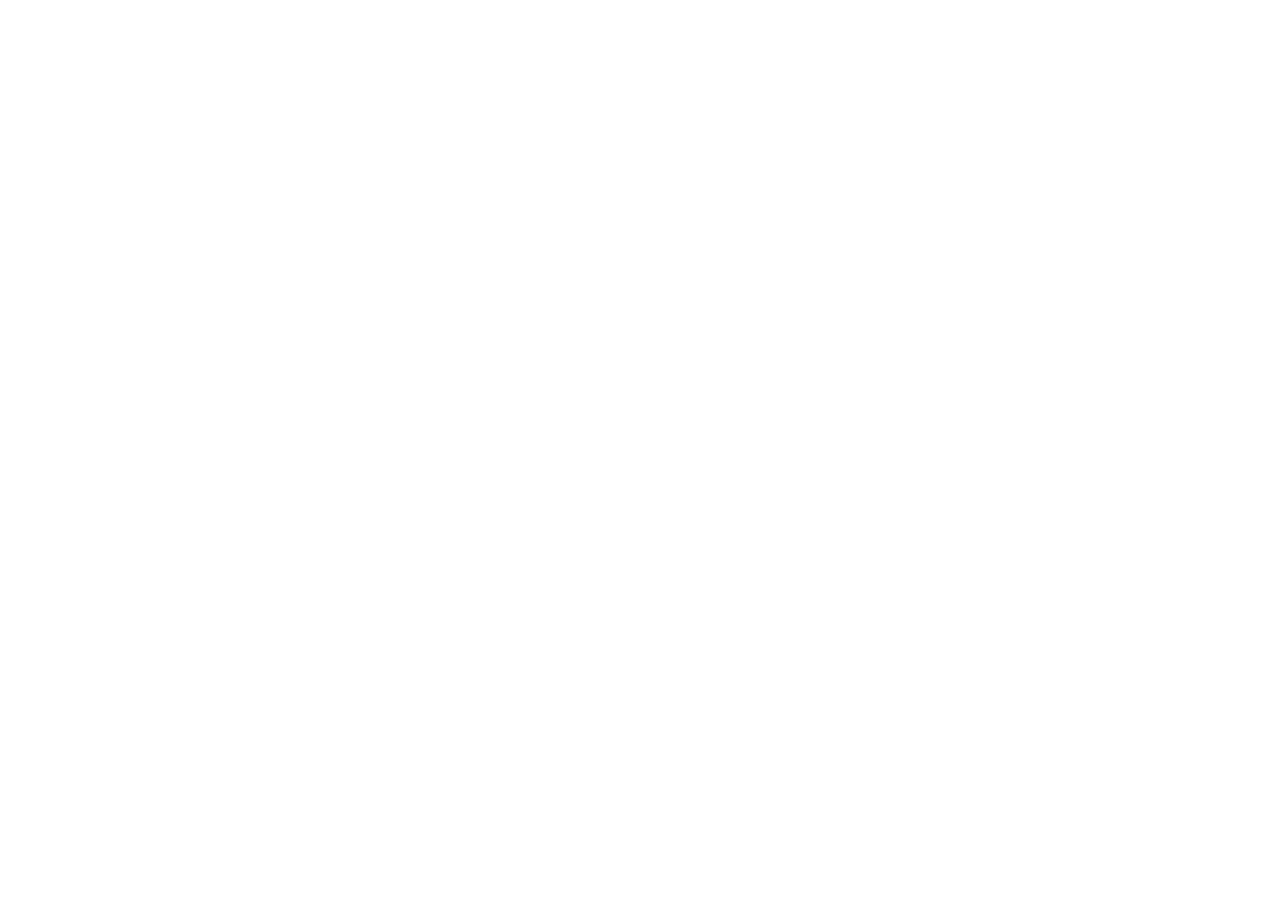
==== index.html @ 81fca4a9 "first" ====
<!DOCTYPE html>
<HTML>
    <head>

    </head>
    <body>
        <header>
            <div class="header">
                <div class="link">
                    
                </div>
            </div>
        </header>

    
        <main>
            <div class="main-container">

            </div>
        </main>
    
        <footer>

        </footer>
    </body>
</HTML>
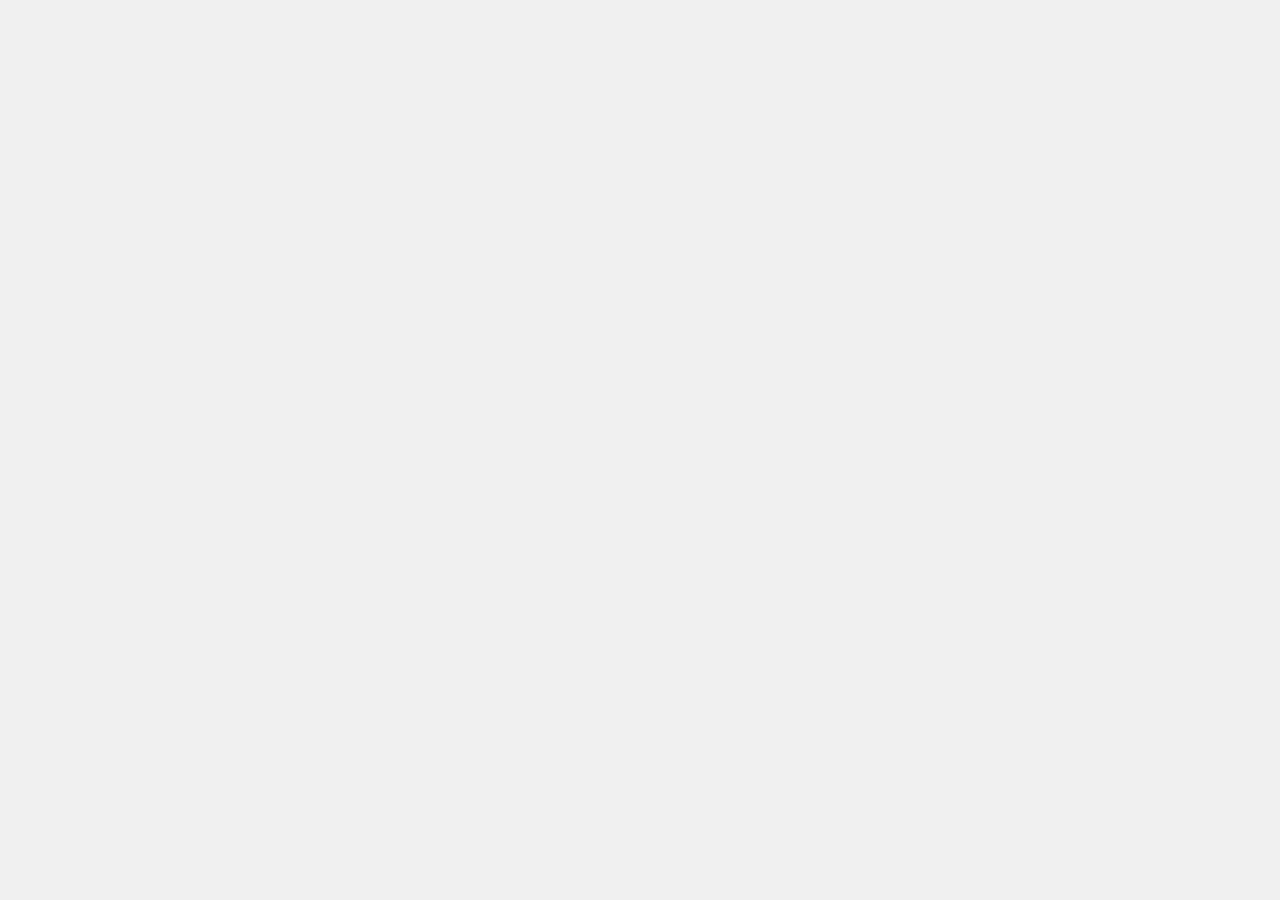
==== commit 04cb2137: "Add stylesheet link and update anchor tag" ====
--- a/index.html
+++ b/index.html
@@ -1,13 +1,13 @@
 <!DOCTYPE html>
 <HTML>
     <head>
-
+        <link rel="stylesheet" href="/styles.css">
     </head>
     <body>
         <header>
             <div class="header">
                 <div class="link">
-                    
+                    <a href="url('/chi-siamo')"
                 </div>
             </div>
         </header>
@@ -23,4 +23,4 @@
 
         </footer>
     </body>
-</HTML>+</HTML>
--- a/styles.css
+++ b/styles.css
@@ -0,0 +1,41 @@
+:root {
+  --main-bg-color: #f0f0f0;
+  --main-text-color: #333;
+  --primary-color: #4CAF50;
+  --font-size: 18px;
+  --col-width: 23vw;
+}
+
+body {
+  background-color: var(--main-bg-color);
+  font-size: var(--font-size);
+  color: var(--main-text-color);
+}
+button {
+  background-color: var(--primary-color);
+  border:solid;
+  border-color: var(--secondary-color);
+  border-radius: 20px;
+}
+.main-container {
+  width: full;
+  display: flex;
+  flex-wrap:wrap;
+  align-items:center;
+  justify-content: space-between;
+}
+.column {
+  width: var(--col-width);
+}
+
+.glass-card {
+  background: rgba(255, 255, 255, 0.20);
+  backdrop-filter: blur(10px) saturate(180%);
+  -webkit-backdrop-filter: blur(10px) saturate(180%);
+  border: 1px solid rgba(255, 255, 255, 0.30);
+  border-radius: 16px;
+  box-shadow: 0 8px 32px rgba(0, 0, 0, 0.25);
+}
+.card-container {
+  background-image: url();
+}
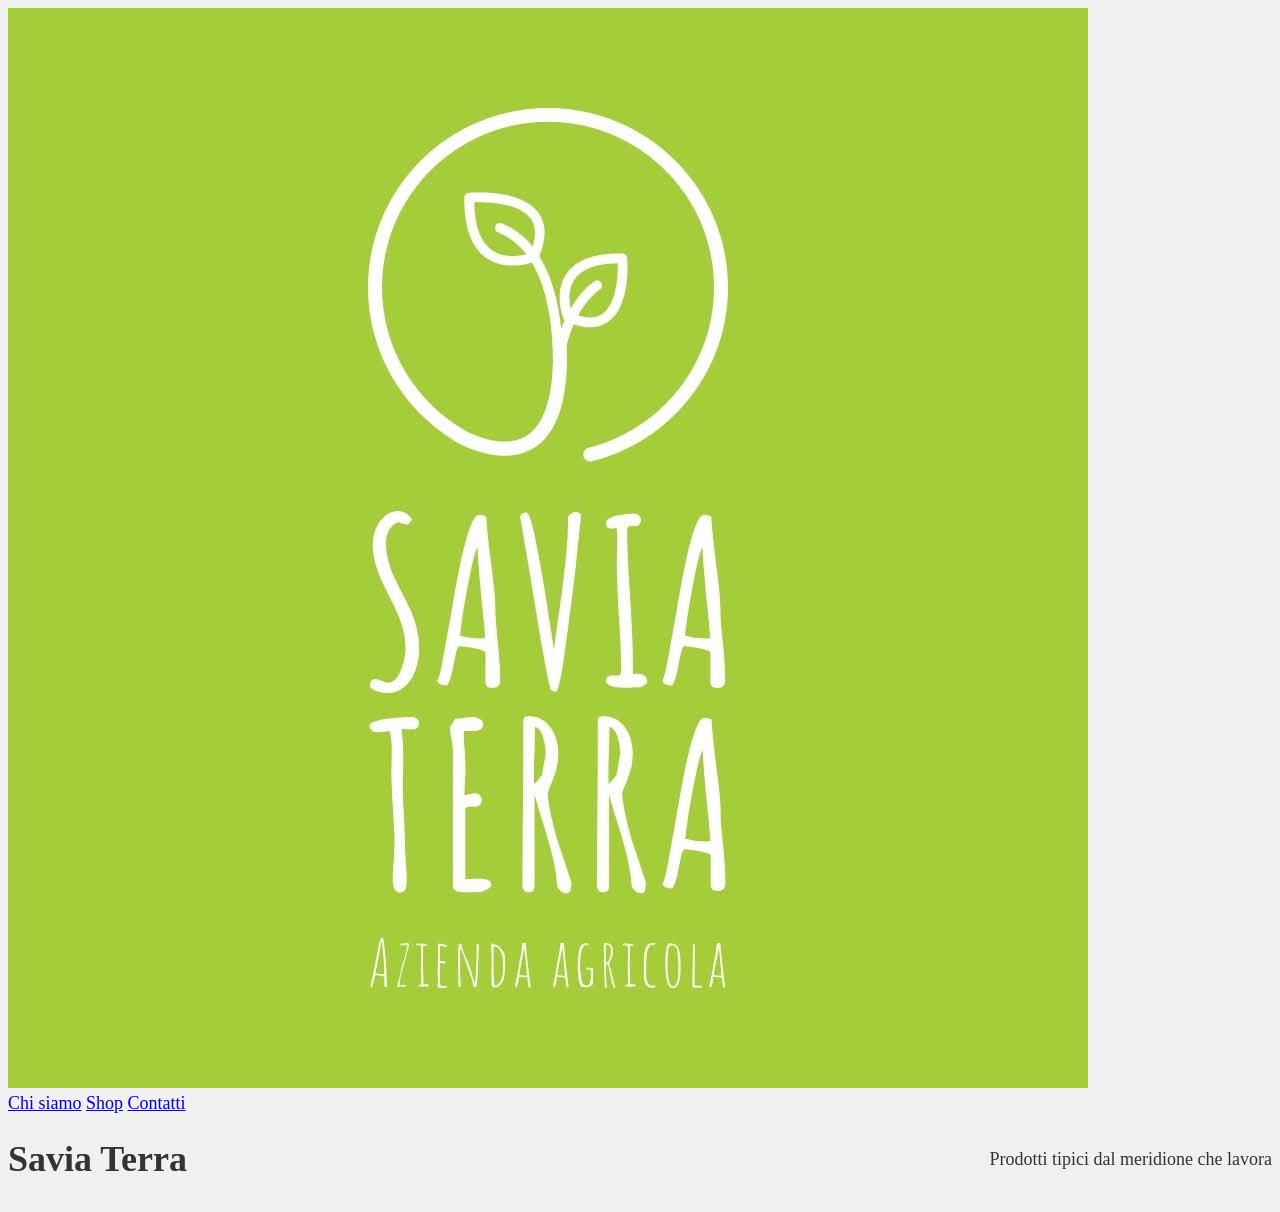
==== commit 5a5680c3: "Fix header links and add main section content Updated links in the header and added main content." ====
--- a/index.html
+++ b/index.html
@@ -6,14 +6,21 @@
     <body>
         <header>
             <div class="header">
+                <img src="/storage/logo.jpg" alt="Savia Terra | Logo">
                 <div class="link">
-                    <a href="url('/chi-siamo')"
+                    <a href="/chi-siamo">Chi siamo</a>
+                    <a href="/shop">Shop</a>
+                    <a href="/contatti">Contatti</a>                    
                 </div>
             </div>
         </header>
 
     
         <main>
+            <div class="main-container">
+                <h1>Savia Terra</h1>
+                <p>Prodotti tipici dal meridione che lavora</p>
+            </div>
             <div class="main-container">
 
             </div>
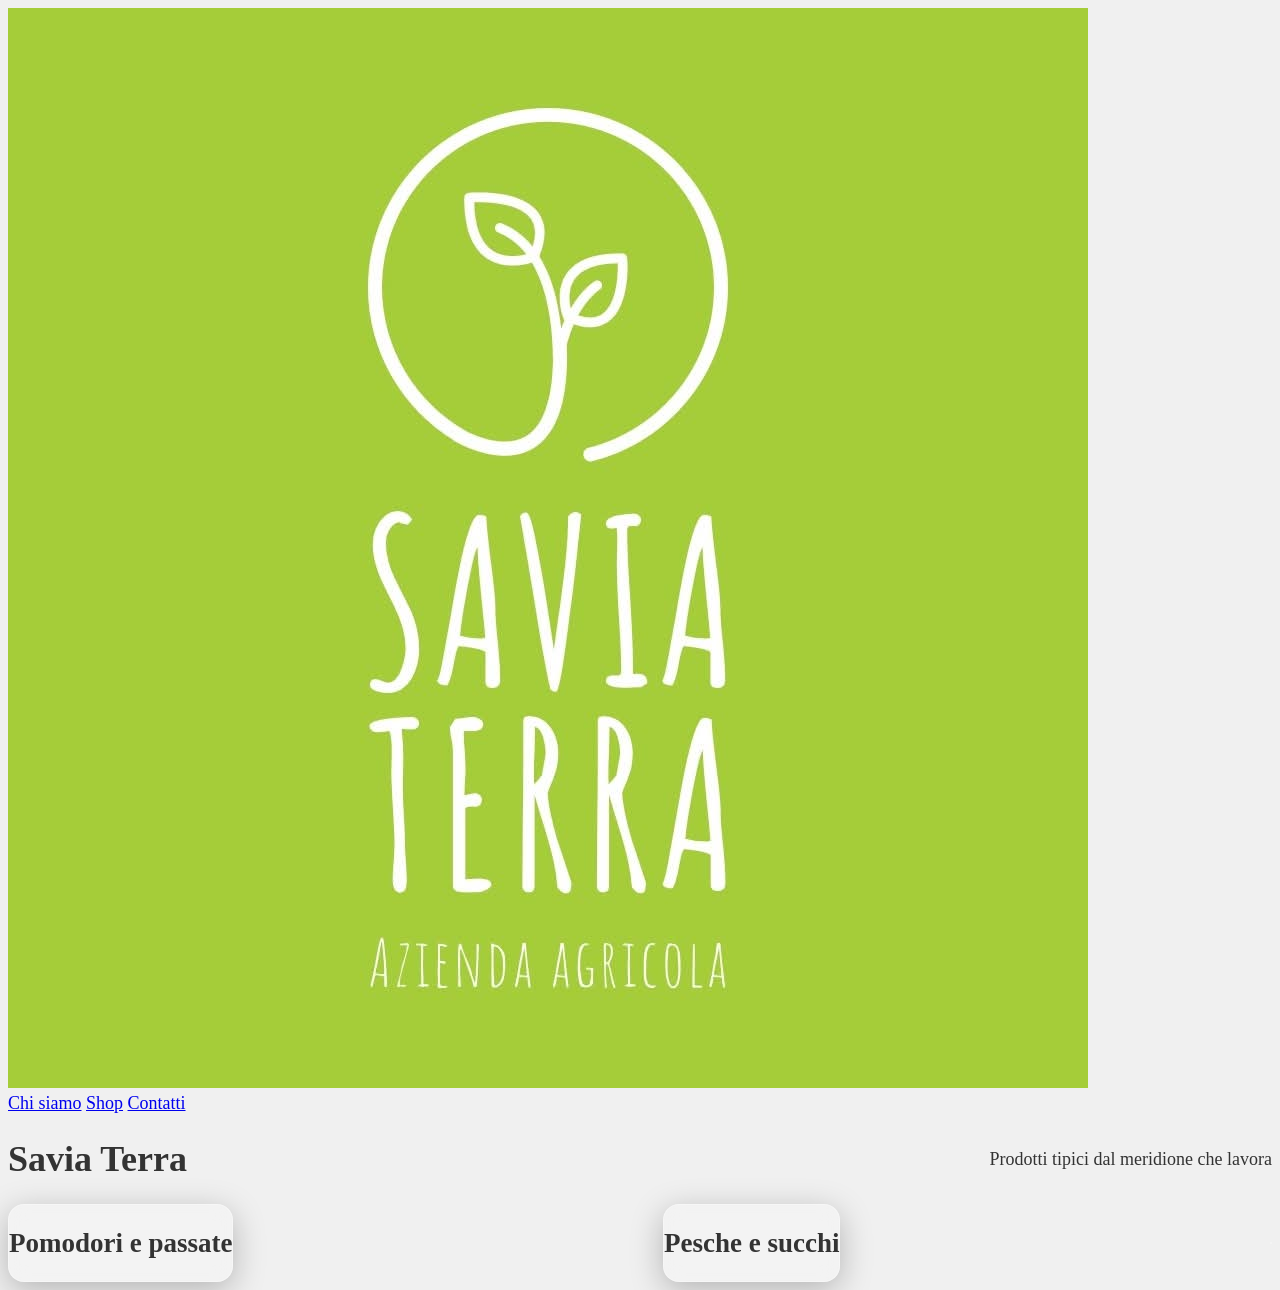
==== commit 34f907bf: "Update index.html" ====
--- a/index.html
+++ b/index.html
@@ -1,12 +1,12 @@
 <!DOCTYPE html>
 <HTML>
     <head>
-        <link rel="stylesheet" href="/styles.css">
+        <link rel="stylesheet" href="\styles.css">
     </head>
     <body>
         <header>
             <div class="header">
-                <img src="/storage/logo.jpg" alt="Savia Terra | Logo">
+                <img src="\storage\logo.jpg" alt="Savia Terra | Logo">
                 <div class="link">
                     <a href="/chi-siamo">Chi siamo</a>
                     <a href="/shop">Shop</a>
@@ -22,7 +22,15 @@
                 <p>Prodotti tipici dal meridione che lavora</p>
             </div>
             <div class="main-container">
-
+                <div class="glass-card">
+                    <h2>Pomodori e passate</h2>
+                </div>
+                <div class="glass-card">
+                    <h2>Pesche e succhi</h2>
+                </div>
+                <div class="glass-card" style="background-image:url("storage\4.jpg">
+                    
+                </div>
             </div>
         </main>
     
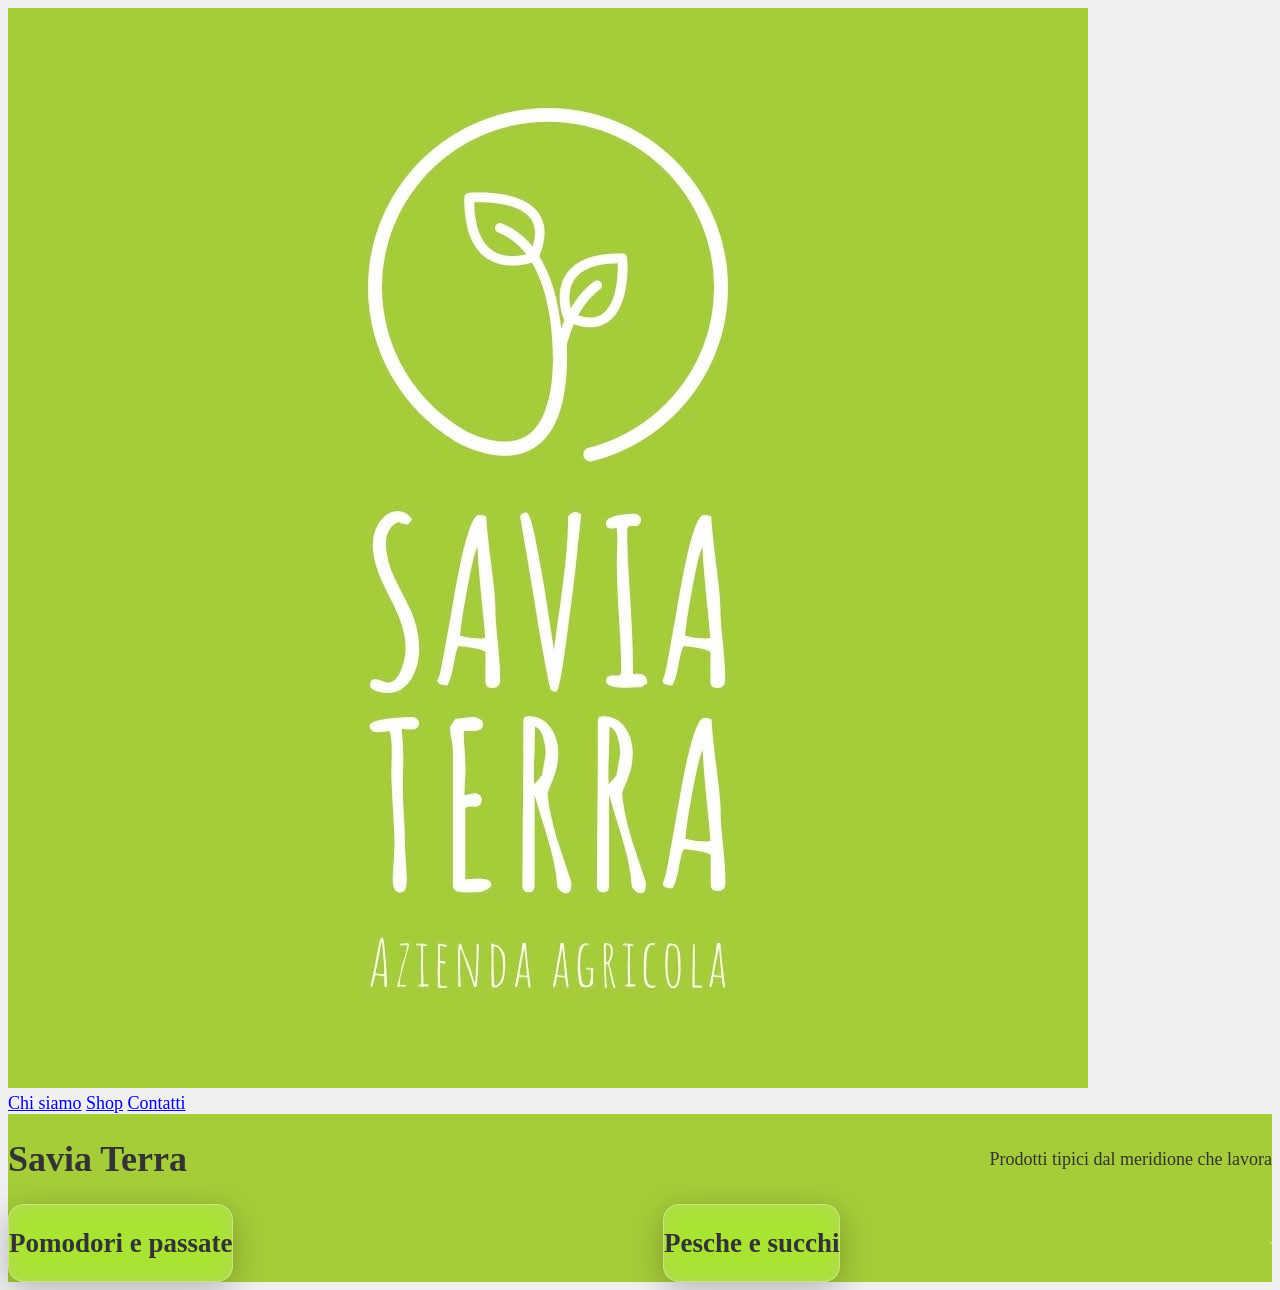
==== commit 2f067724: "Update index.html" ====
--- a/index.html
+++ b/index.html
@@ -1,12 +1,12 @@
 <!DOCTYPE html>
 <HTML>
     <head>
-        <link rel="stylesheet" href="\styles.css">
+        <link rel="stylesheet" href="styles.css">
     </head>
     <body>
         <header>
             <div class="header">
-                <img src="\storage\logo.jpg" alt="Savia Terra | Logo">
+                <img src="storage/logo.jpg" alt="Savia Terra | Logo">
                 <div class="link">
                     <a href="/chi-siamo">Chi siamo</a>
                     <a href="/shop">Shop</a>
@@ -28,7 +28,7 @@
                 <div class="glass-card">
                     <h2>Pesche e succhi</h2>
                 </div>
-                <div class="glass-card" style="background-image:url("storage\4.jpg">
+                <div class="glass-card" style="background-image:url("storage/4.jpg">
                     
                 </div>
             </div>
--- a/styles.css
+++ b/styles.css
@@ -0,0 +1,43 @@
+:root {
+  --main-bg-color: #f0f0f0;
+  --main-text-color: #333;
+  --primary-color: #4CAF50;
+  --font-size: 18px;
+  --col-width: 23vw;
+  --primary-green:#A5CD39;
+}
+
+body {
+  background-color: var(--main-bg-color);
+  font-size: var(--font-size);
+  color: var(--main-text-color);
+}
+button {
+  background-color: var(--primary-color);
+  border:solid;
+  border-color: var(--secondary-color);
+  border-radius: 20px;
+}
+.main-container {
+  width: full;
+  display: flex;
+  flex-wrap:wrap;
+  align-items:center;
+  justify-content: space-between;
+  background-color: var(--primary-green);
+}
+.column {
+  width: var(--col-width);
+}
+
+.glass-card {
+  background: rgba(255, 255, 255, 0.20);
+  backdrop-filter: blur(10px) saturate(180%);
+  -webkit-backdrop-filter: blur(10px) saturate(180%);
+  border: 1px solid rgba(255, 255, 255, 0.30);
+  border-radius: 16px;
+  box-shadow: 0 8px 32px rgba(0, 0, 0, 0.25);
+}
+.card-container {
+  background-image: url("/storage/6.jpg");
+}
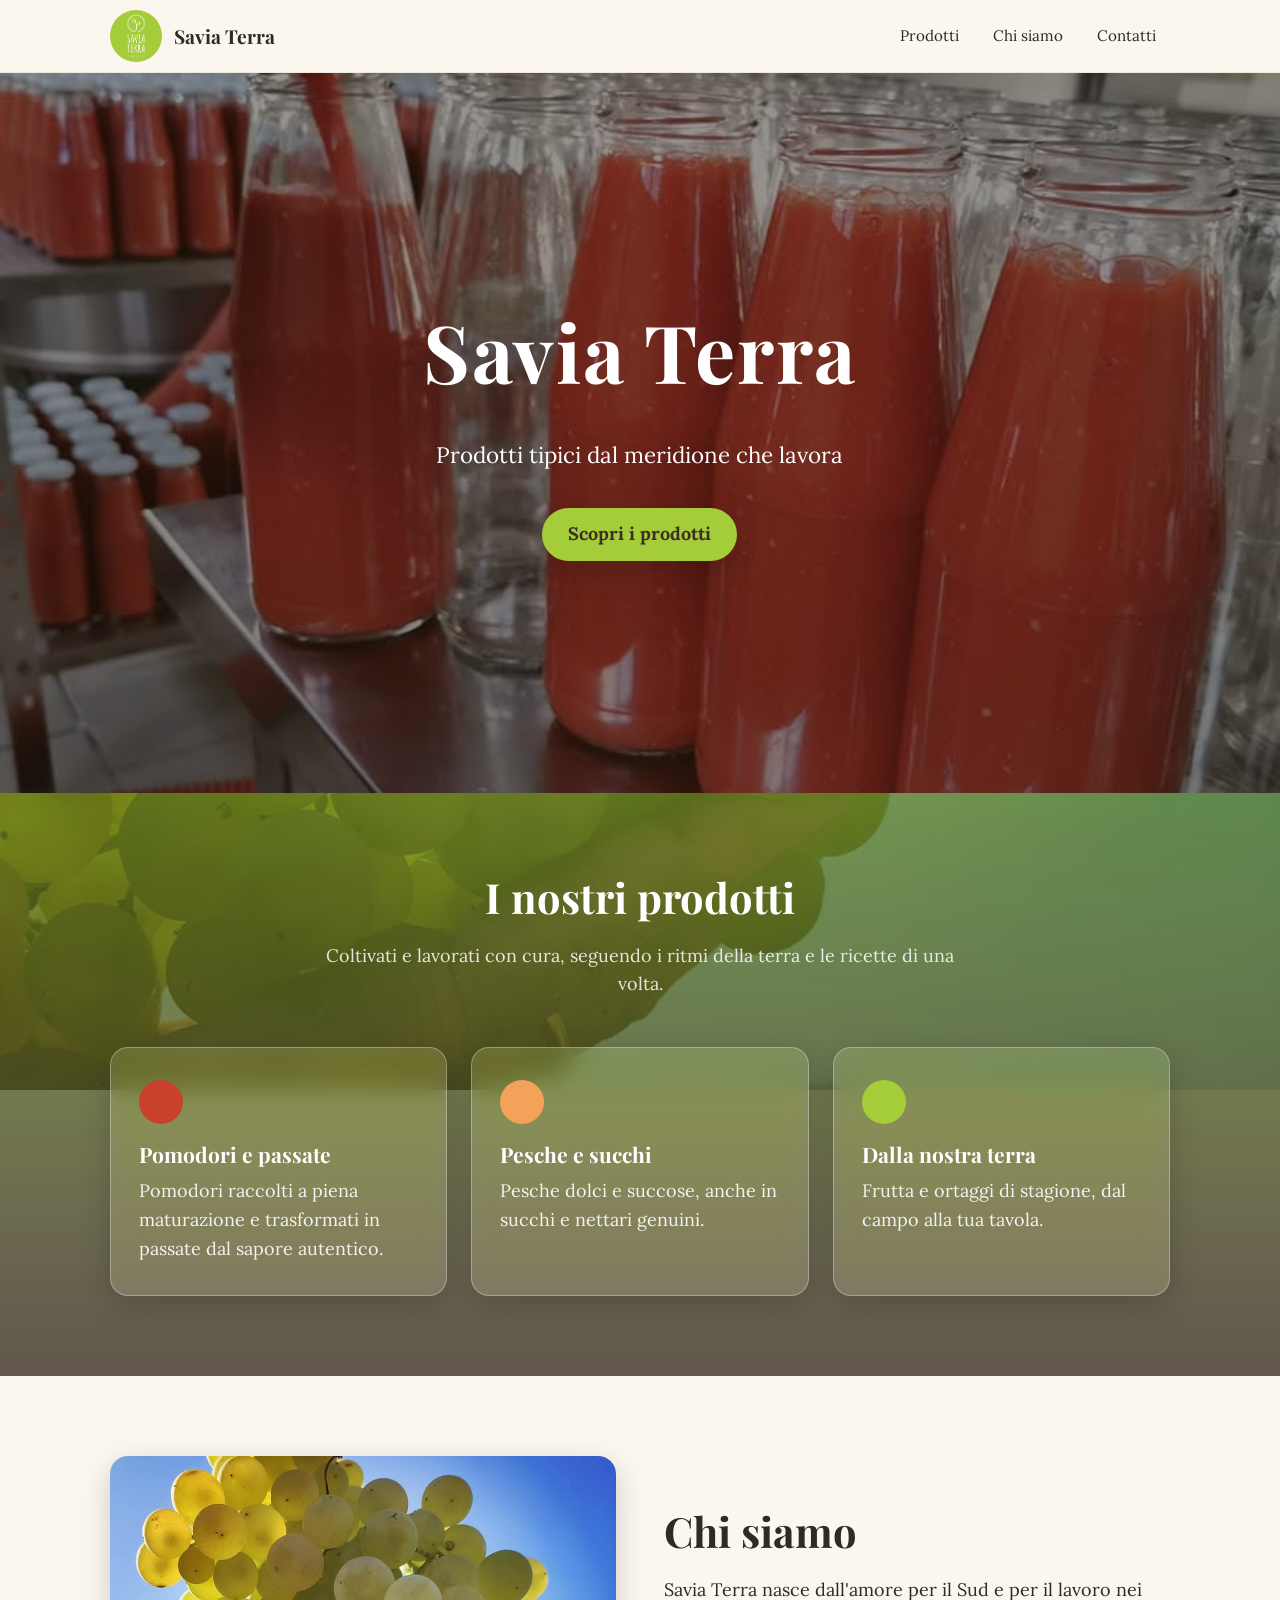
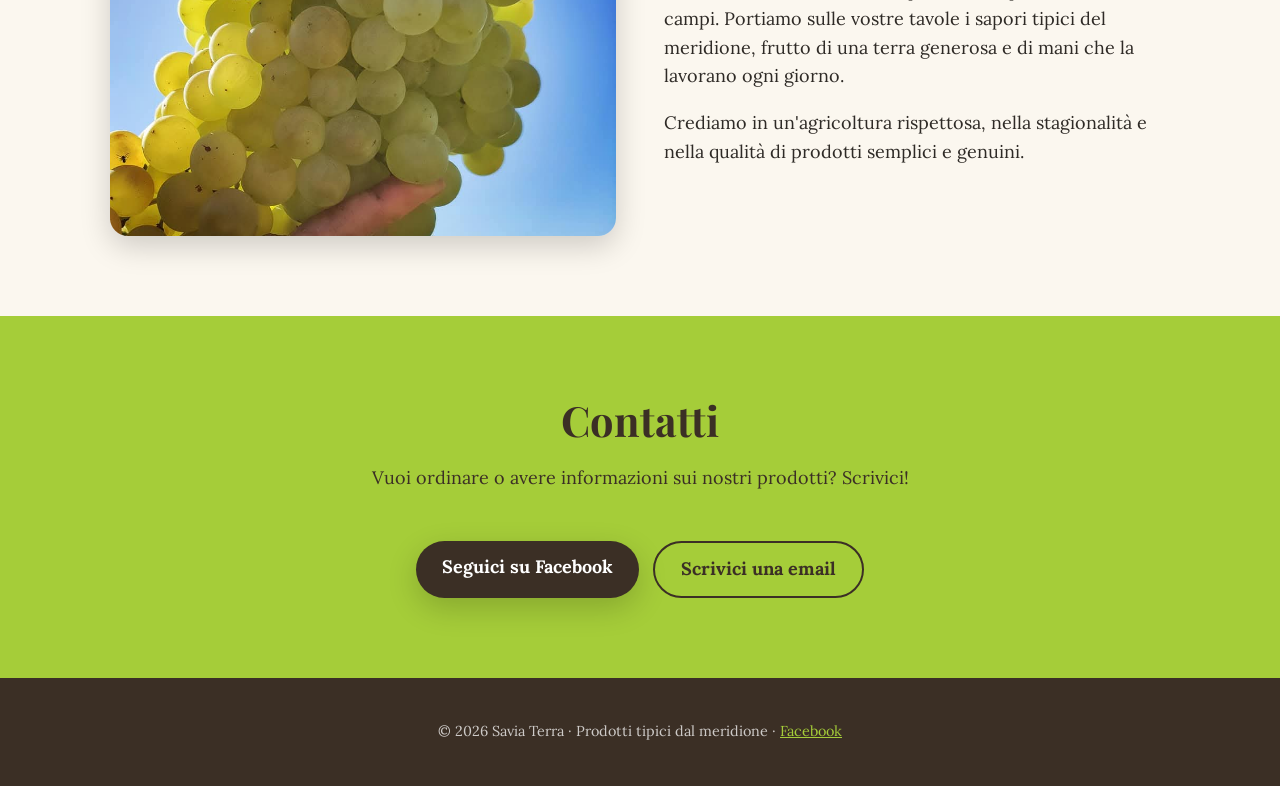
==== commit decc59e0: "Update index.html" ====
--- a/index.html
+++ b/index.html
@@ -1,41 +1,99 @@
 <!DOCTYPE html>
-<HTML>
-    <head>
-        <link rel="stylesheet" href="styles.css">
-    </head>
-    <body>
-        <header>
-            <div class="header">
+<html lang="it">
+<head>
+    <meta charset="UTF-8">
+    <meta name="viewport" content="width=device-width, initial-scale=1">
+    <title>Savia Terra | Prodotti tipici dal meridione</title>
+    <meta name="description" content="Savia Terra: prodotti tipici dal meridione che lavora. Pomodori, passate, pesche e succhi.">
+    <link rel="icon" href="storage/logo.jpg">
+    <link rel="preconnect" href="https://fonts.googleapis.com">
+    <link rel="preconnect" href="https://fonts.gstatic.com" crossorigin>
+    <link href="https://fonts.googleapis.com/css2?family=Lora:wght@400;600&family=Playfair+Display:wght@600;700&display=swap" rel="stylesheet">
+    <link rel="stylesheet" href="styles.css">
+</head>
+<body>
+
+    <header class="site-header">
+        <div class="header">
+            <a class="brand" href="./">
                 <img src="storage/logo.jpg" alt="Savia Terra | Logo">
-                <div class="link">
-                    <a href="/chi-siamo">Chi siamo</a>
-                    <a href="/shop">Shop</a>
-                    <a href="/contatti">Contatti</a>                    
+                Savia Terra
+            </a>
+            <nav class="link">
+                <a href="#prodotti">Prodotti</a>
+                <a href="#chi-siamo">Chi siamo</a>
+                <a href="#contatti">Contatti</a>
+            </nav>
+        </div>
+    </header>
+
+    <main>
+        <!-- Hero -->
+        <section class="hero">
+            <div>
+                <h1>Savia Terra</h1>
+                <p>Prodotti tipici dal meridione che lavora</p>
+                <a class="button" href="#prodotti">Scopri i prodotti</a>
+            </div>
+        </section>
+
+        <!-- Prodotti -->
+        <section id="prodotti" class="section products">
+            <div class="container">
+                <h2 class="section-title">I nostri prodotti</h2>
+                <p class="section-intro">Coltivati e lavorati con cura, seguendo i ritmi della terra e le ricette di una volta.</p>
+
+                <div class="main-container">
+                    <div class="glass-card">
+                        <div class="dot tomato"></div>
+                        <h3>Pomodori e passate</h3>
+                        <p>Pomodori raccolti a piena maturazione e trasformati in passate dal sapore autentico.</p>
+                    </div>
+                    <div class="glass-card">
+                        <div class="dot peach"></div>
+                        <h3>Pesche e succhi</h3>
+                        <p>Pesche dolci e succose, anche in succhi e nettari genuini.</p>
+                    </div>
+                    <div class="glass-card">
+                        <div class="dot green"></div>
+                        <h3>Dalla nostra terra</h3>
+                        <p>Frutta e ortaggi di stagione, dal campo alla tua tavola.</p>
+                    </div>
                 </div>
             </div>
-        </header>
+        </section>
 
-    
-        <main>
-            <div class="main-container">
-                <h1>Savia Terra</h1>
-                <p>Prodotti tipici dal meridione che lavora</p>
-            </div>
-            <div class="main-container">
-                <div class="glass-card">
-                    <h2>Pomodori e passate</h2>
-                </div>
-                <div class="glass-card">
-                    <h2>Pesche e succhi</h2>
-                </div>
-                <div class="glass-card" style="background-image:url("storage/4.jpg">
-                    
+        <!-- Chi siamo -->
+        <section id="chi-siamo" class="section">
+            <div class="container about">
+                <img src="storage/4.jpg" alt="I campi di Savia Terra">
+                <div>
+                    <h2 class="section-title">Chi siamo</h2>
+                    <p>Savia Terra nasce dall'amore per il Sud e per il lavoro nei campi. Portiamo sulle vostre tavole i sapori tipici del meridione, frutto di una terra generosa e di mani che la lavorano ogni giorno.</p>
+                    <p>Crediamo in un'agricoltura rispettosa, nella stagionalità e nella qualità di prodotti semplici e genuini.</p>
                 </div>
             </div>
-        </main>
-    
-        <footer>
+        </section>
 
-        </footer>
-    </body>
-</HTML>
+        <!-- Contatti -->
+        <section id="contatti" class="section contact">
+            <div class="container">
+                <h2 class="section-title">Contatti</h2>
+                <p class="section-intro">Vuoi ordinare o avere informazioni sui nostri prodotti? Scrivici!</p>
+                <div class="actions">
+                    <a class="button" href="https://www.facebook.com/p/Savia-Terra-100066953913425/" target="_blank" rel="noopener">Seguici su Facebook</a>
+                    <!-- Sostituisci con la tua email reale -->
+                    <a class="button outline" href="mailto:info@example.com">Scrivici una email</a>
+                </div>
+            </div>
+        </section>
+    </main>
+
+    <footer>
+        <p>&copy; 2026 Savia Terra · Prodotti tipici dal meridione ·
+            <a href="https://www.facebook.com/p/Savia-Terra-100066953913425/" target="_blank" rel="noopener">Facebook</a>
+        </p>
+    </footer>
+
+</body>
+</html>
--- a/styles.css
+++ b/styles.css
@@ -1,43 +1,259 @@
+
 :root {
-  --main-bg-color: #f0f0f0;
-  --main-text-color: #333;
-  --primary-color: #4CAF50;
-  --font-size: 18px;
-  --col-width: 23vw;
-  --primary-green:#A5CD39;
-}
-
+  --green: #A5CD39;
+  --green-dark: #5E7F1A;
+  --tomato: #C8412B;
+  --peach: #F4A259;
+  --cream: #FBF7EF;
+  --earth: #3B2F25;
+  --text: #2E2A26;
+  --muted: #6B625A;
+  --radius: 18px;
+  --shadow: 0 10px 30px rgba(0, 0, 0, 0.18);
+  --max: 1100px;
+}
+ 
+*,
+*::before,
+*::after { box-sizing: border-box; }
+ 
+html { scroll-behavior: smooth; }
+ 
 body {
-  background-color: var(--main-bg-color);
-  font-size: var(--font-size);
-  color: var(--main-text-color);
-}
-button {
-  background-color: var(--primary-color);
-  border:solid;
-  border-color: var(--secondary-color);
-  border-radius: 20px;
-}
+  margin: 0;
+  font-family: "Lora", Georgia, serif;
+  font-size: 18px;
+  line-height: 1.6;
+  color: var(--text);
+  background: var(--cream);
+}
+ 
+h1, h2, h3 {
+  font-family: "Playfair Display", Georgia, serif;
+  line-height: 1.15;
+  margin: 0 0 .5em;
+}
+ 
+img { max-width: 100%; display: block; }
+ 
+a { color: inherit; }
+ 
+.container {
+  width: 100%;
+  max-width: var(--max);
+  margin: 0 auto;
+  padding: 0 20px;
+}
+ 
+/* ---------- Header ---------- */
+.site-header {
+  position: sticky;
+  top: 0;
+  z-index: 10;
+  background: rgba(251, 247, 239, 0.85);
+  backdrop-filter: blur(10px);
+  -webkit-backdrop-filter: blur(10px);
+  border-bottom: 1px solid rgba(0, 0, 0, 0.06);
+}
+ 
+.header {
+  display: flex;
+  align-items: center;
+  justify-content: space-between;
+  gap: 16px;
+  padding: 10px 20px;
+  max-width: var(--max);
+  margin: 0 auto;
+}
+ 
+.brand {
+  display: flex;
+  align-items: center;
+  gap: 12px;
+  text-decoration: none;
+  font-family: "Playfair Display", Georgia, serif;
+  font-weight: 700;
+  font-size: 1.2rem;
+}
+ 
+.brand img {
+  width: 52px;
+  height: 52px;
+  object-fit: cover;
+  border-radius: 50%;
+}
+ 
+.link {
+  display: flex;
+  gap: 6px;
+  flex-wrap: wrap;
+}
+ 
+.link a {
+  text-decoration: none;
+  font-size: .95rem;
+  padding: 8px 14px;
+  border-radius: 999px;
+  transition: background .2s;
+}
+ 
+.link a:hover { background: rgba(165, 205, 57, 0.3); }
+ 
+/* ---------- Hero ---------- */
+.hero {
+  position: relative;
+  min-height: 80vh;
+  display: grid;
+  place-items: center;
+  text-align: center;
+  color: #fff;
+  padding: 80px 20px;
+  background:
+    linear-gradient(rgba(30, 20, 10, 0.45), rgba(30, 20, 10, 0.55)),
+    url("storage/6.jpg") center / cover no-repeat;
+}
+ 
+.hero h1 {
+  font-size: clamp(2.6rem, 8vw, 5rem);
+  letter-spacing: .02em;
+}
+ 
+.hero p {
+  font-size: clamp(1.1rem, 2.5vw, 1.4rem);
+  margin: 0 auto 1.6em;
+  max-width: 34ch;
+}
+ 
+.button {
+  display: inline-block;
+  padding: 12px 26px;
+  border-radius: 999px;
+  background: var(--green);
+  color: var(--earth);
+  font-weight: 700;
+  text-decoration: none;
+  box-shadow: var(--shadow);
+  transition: transform .2s, background .2s;
+}
+ 
+.button:hover { transform: translateY(-2px); background: #b8dc52; }
+ 
+.button.outline {
+  background: transparent;
+  color: inherit;
+  border: 2px solid currentColor;
+  box-shadow: none;
+}
+ 
+/* ---------- Sections ---------- */
+.section { padding: 80px 0; }
+ 
+.section-title {
+  text-align: center;
+  font-size: clamp(1.8rem, 4vw, 2.6rem);
+}
+ 
+.section-intro {
+  text-align: center;
+  color: var(--muted);
+  max-width: 60ch;
+  margin: 0 auto 48px;
+}
+ 
+/* ---------- Product cards ---------- */
+.products {
+  background:
+    linear-gradient(rgba(94, 127, 26, 0.75), rgba(59, 47, 37, 0.8)),
+    url("storage/4.jpg") center / cover no-repeat fixed;
+  color: #fff;
+}
+ 
+.products .section-intro { color: rgba(255, 255, 255, 0.85); }
+ 
 .main-container {
-  width: full;
-  display: flex;
-  flex-wrap:wrap;
-  align-items:center;
-  justify-content: space-between;
-  background-color: var(--primary-green);
-}
-.column {
-  width: var(--col-width);
-}
-
+  display: grid;
+  grid-template-columns: repeat(auto-fit, minmax(260px, 1fr));
+  gap: 24px;
+}
+ 
 .glass-card {
-  background: rgba(255, 255, 255, 0.20);
-  backdrop-filter: blur(10px) saturate(180%);
-  -webkit-backdrop-filter: blur(10px) saturate(180%);
-  border: 1px solid rgba(255, 255, 255, 0.30);
-  border-radius: 16px;
-  box-shadow: 0 8px 32px rgba(0, 0, 0, 0.25);
-}
-.card-container {
-  background-image: url("/storage/6.jpg");
-}
+  padding: 32px 28px;
+  background: rgba(255, 255, 255, 0.16);
+  backdrop-filter: blur(12px) saturate(170%);
+  -webkit-backdrop-filter: blur(12px) saturate(170%);
+  border: 1px solid rgba(255, 255, 255, 0.3);
+  border-radius: var(--radius);
+  box-shadow: var(--shadow);
+  transition: transform .25s;
+}
+ 
+.glass-card:hover { transform: translateY(-4px); }
+ 
+.glass-card .dot {
+  width: 44px;
+  height: 44px;
+  border-radius: 50%;
+  margin-bottom: 18px;
+}
+ 
+.dot.tomato { background: var(--tomato); }
+.dot.peach  { background: var(--peach); }
+.dot.green  { background: var(--green); }
+ 
+.glass-card p { margin: 0; opacity: .9; }
+ 
+/* ---------- About ---------- */
+.about {
+  display: grid;
+  grid-template-columns: 1fr 1fr;
+  gap: 48px;
+  align-items: center;
+}
+ 
+.about img {
+  width: 100%;
+  aspect-ratio: 4 / 3;
+  object-fit: cover;
+  border-radius: var(--radius);
+  box-shadow: var(--shadow);
+}
+ 
+.about .section-title { text-align: left; }
+ 
+/* ---------- Contacts ---------- */
+.contact {
+  background: var(--green);
+  color: var(--earth);
+  text-align: center;
+}
+ 
+.contact .section-intro { color: var(--earth); }
+ 
+.contact .actions {
+  display: flex;
+  justify-content: center;
+  gap: 14px;
+  flex-wrap: wrap;
+}
+ 
+.contact .button { background: var(--earth); color: #fff; }
+.contact .button.outline { background: transparent; color: var(--earth); }
+ 
+/* ---------- Footer ---------- */
+footer {
+  background: var(--earth);
+  color: rgba(255, 255, 255, 0.75);
+  text-align: center;
+  padding: 28px 20px;
+  font-size: .9rem;
+}
+ 
+footer a { color: var(--green); }
+ 
+/* ---------- Mobile ---------- */
+@media (max-width: 720px) {
+  .header { flex-direction: column; gap: 8px; }
+  .about { grid-template-columns: 1fr; gap: 28px; }
+  .section { padding: 56px 0; }
+  .products { background-attachment: scroll; }
+}
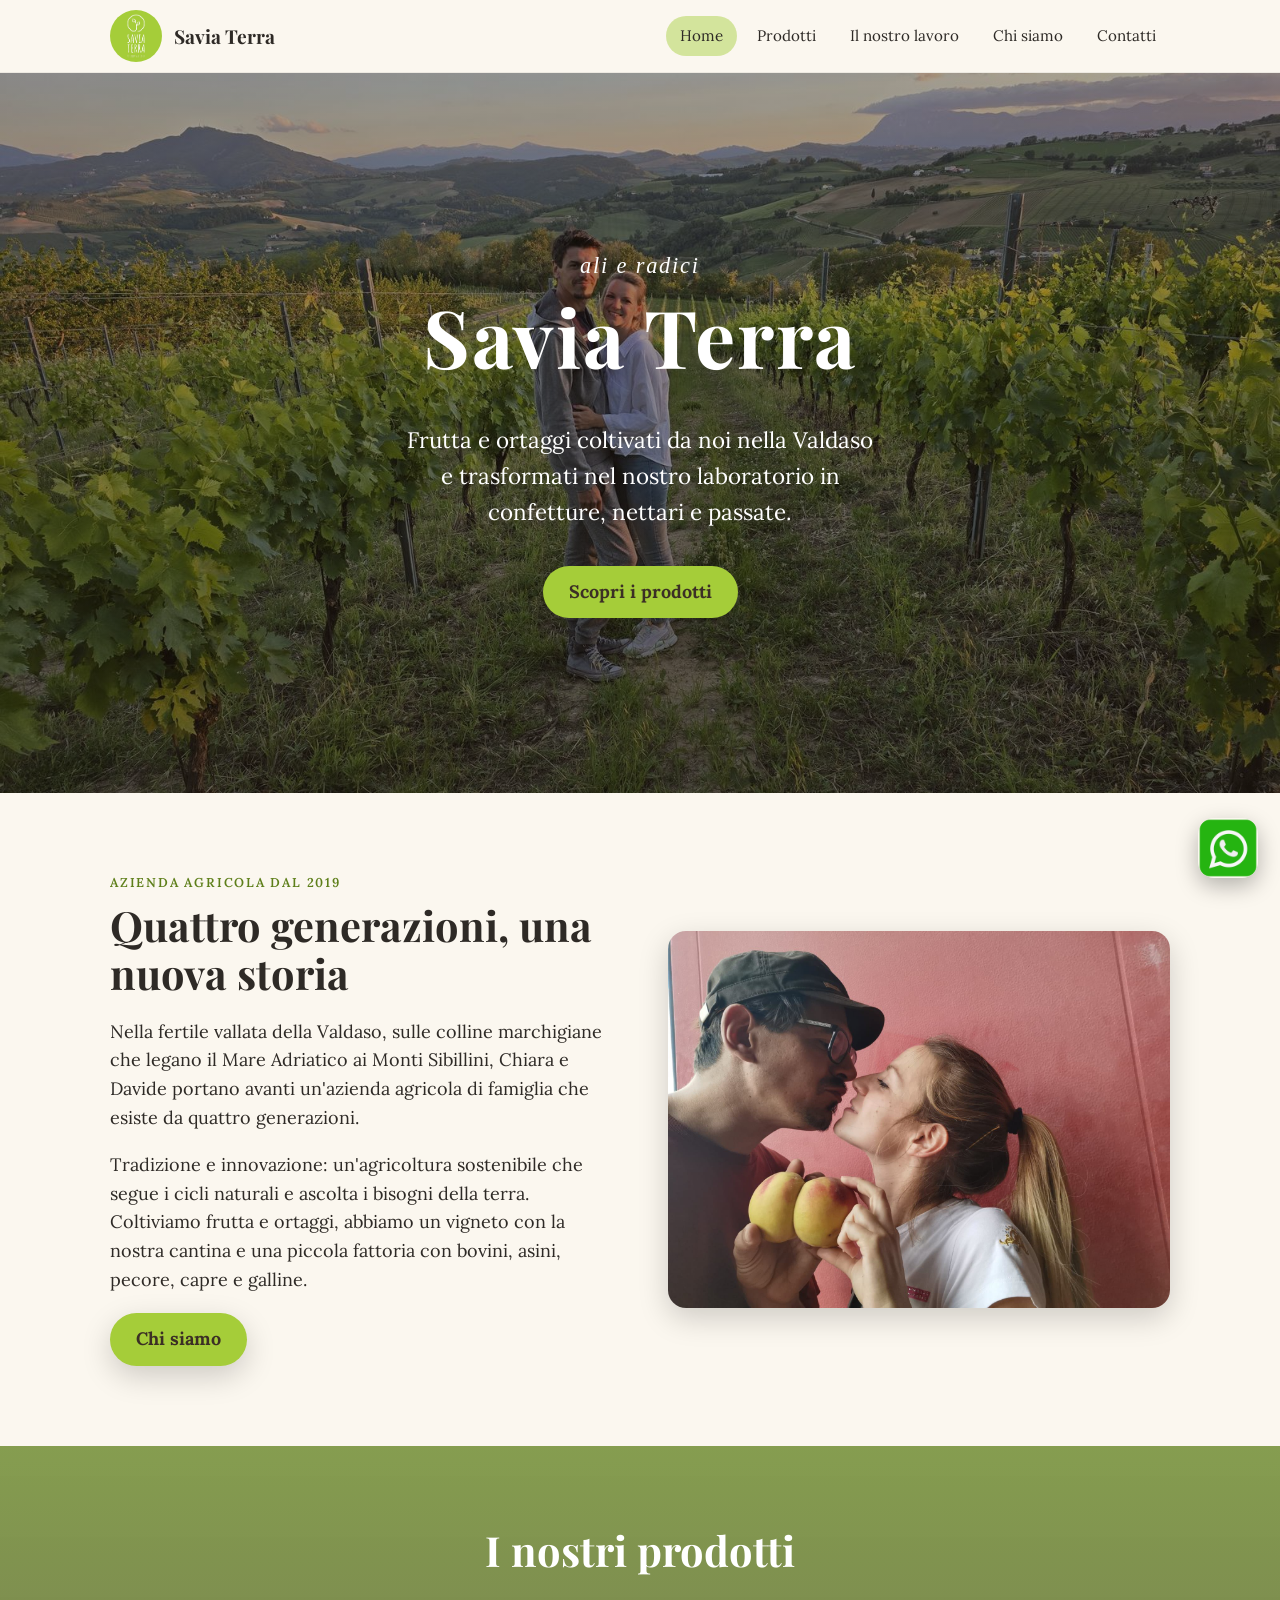
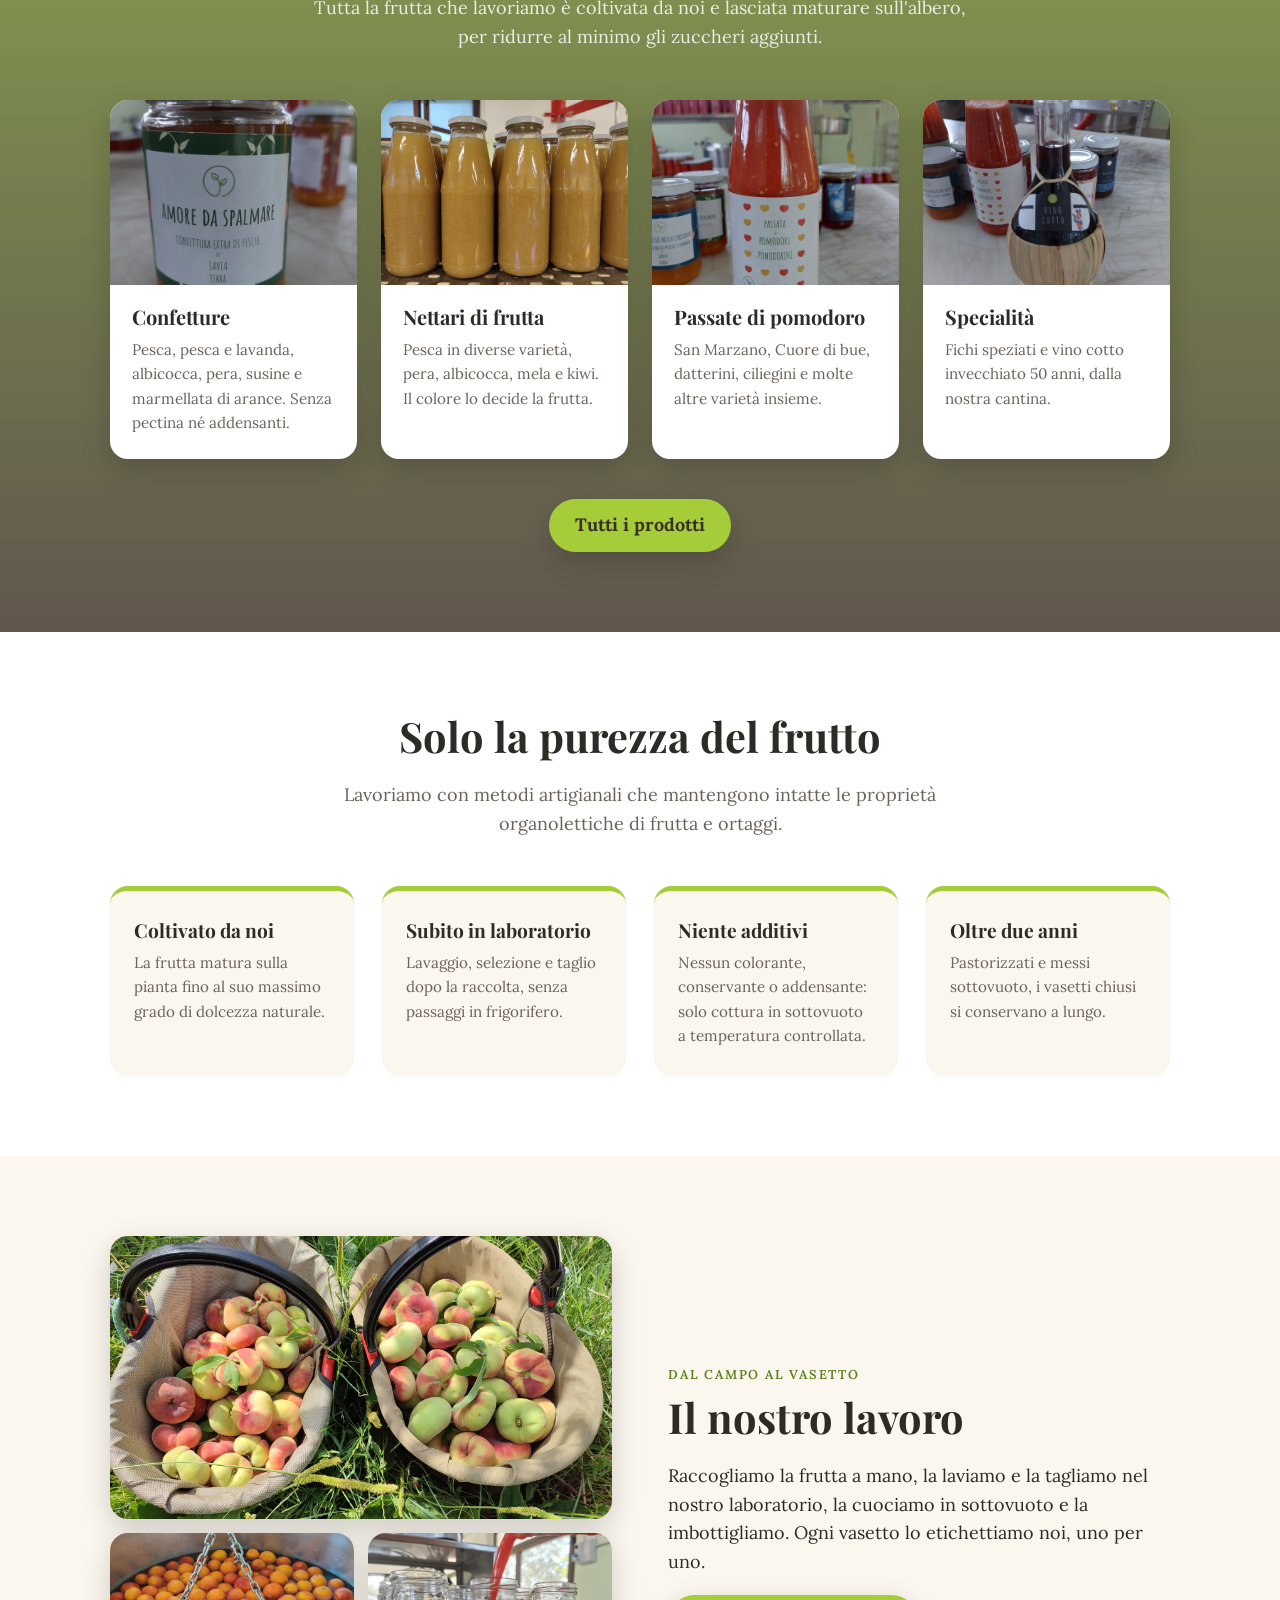
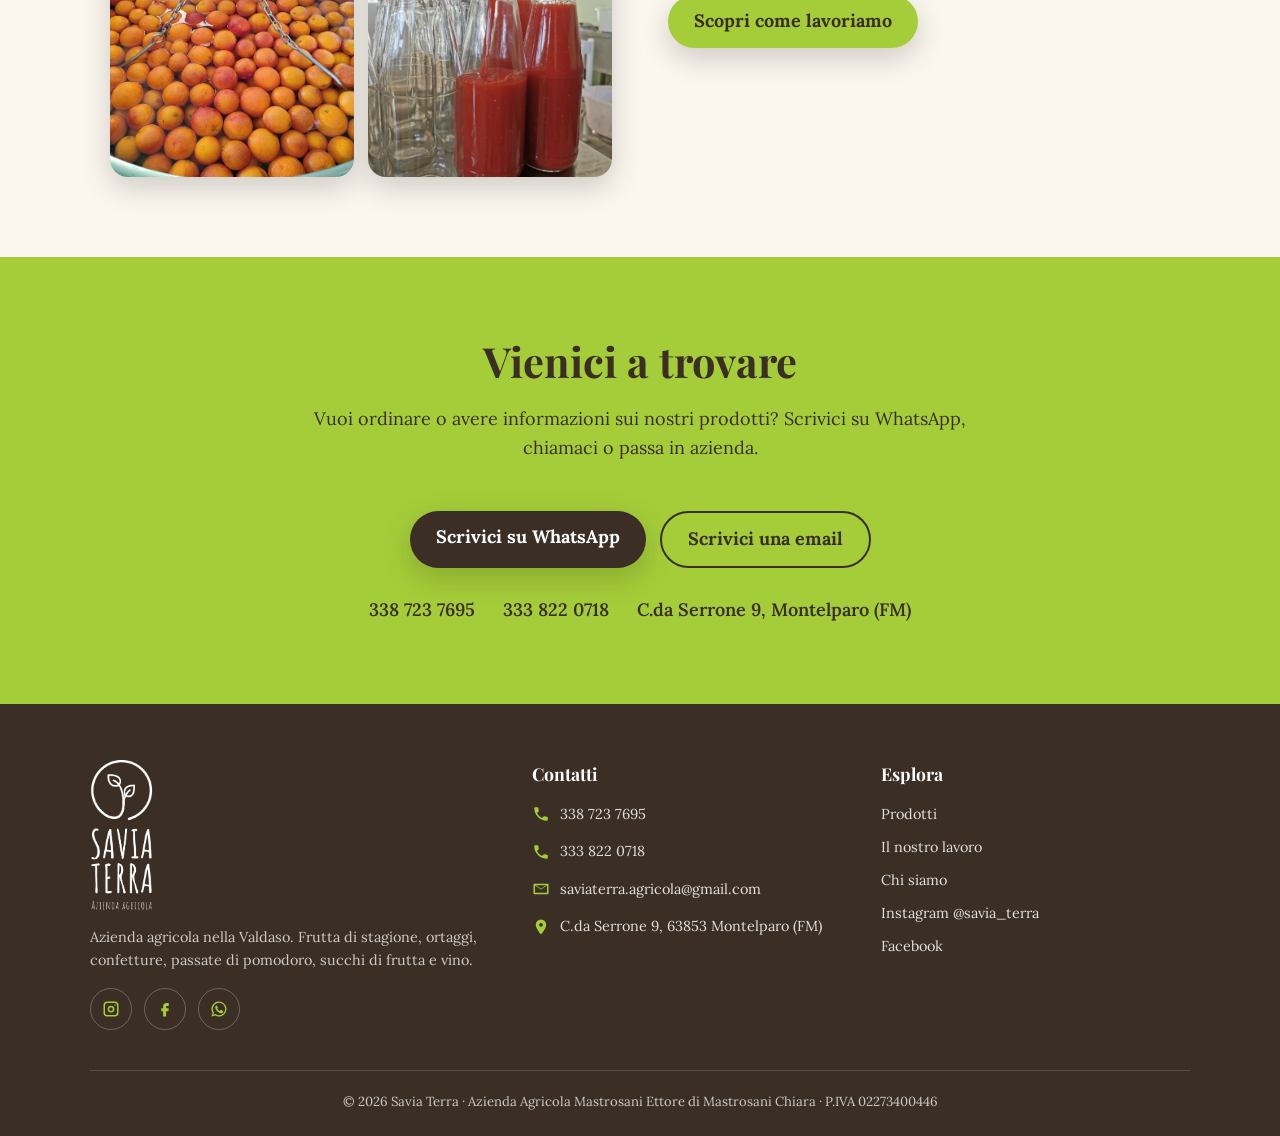
==== commit cc772bbc: "Nuove pagine" ====
--- a/index.html
+++ b/index.html
@@ -3,8 +3,8 @@
 <head>
     <meta charset="UTF-8">
     <meta name="viewport" content="width=device-width, initial-scale=1">
-    <title>Savia Terra | Prodotti tipici dal meridione</title>
-    <meta name="description" content="Savia Terra: prodotti tipici dal meridione che lavora. Pomodori, passate, pesche e succhi.">
+    <title>Savia Terra | Azienda agricola nella Valdaso</title>
+    <meta name="description" content="Savia Terra, azienda agricola di Chiara e Davide nella Valdaso (Marche): frutta e ortaggi coltivati da noi e trasformati in confetture, nettari di frutta e passate di pomodoro, senza conservanti né coloranti.">
     <link rel="icon" href="storage/logo.jpg">
     <link rel="preconnect" href="https://fonts.googleapis.com">
     <link rel="preconnect" href="https://fonts.gstatic.com" crossorigin>
@@ -20,8 +20,10 @@
                 Savia Terra
             </a>
             <nav class="link">
-                <a href="#prodotti">Prodotti</a>
-                <a href="#chi-siamo">Chi siamo</a>
+                <a href="./" aria-current="page">Home</a>
+                <a href="prodotti.html">Prodotti</a>
+                <a href="il-nostro-lavoro.html">Il nostro lavoro</a>
+                <a href="chi-siamo.html">Chi siamo</a>
                 <a href="#contatti">Contatti</a>
             </nav>
         </div>
@@ -29,11 +31,26 @@
 
     <main>
         <!-- Hero -->
-        <section class="hero">
-            <div>
+        <section class="hero" style="background-image: linear-gradient(rgba(30, 20, 10, 0.4), rgba(30, 20, 10, 0.55)), url('storage/img/chiara-davide-vigna.jpg');">
+            <div>
+                <p class="tagline">ali e radici</p>
                 <h1>Savia Terra</h1>
-                <p>Prodotti tipici dal meridione che lavora</p>
-                <a class="button" href="#prodotti">Scopri i prodotti</a>
+                <p>Frutta e ortaggi coltivati da noi nella Valdaso e trasformati nel nostro laboratorio in confetture, nettari e passate.</p>
+                <a class="button" href="prodotti.html">Scopri i prodotti</a>
+            </div>
+        </section>
+
+        <!-- Intro -->
+        <section class="section">
+            <div class="container split">
+                <div>
+                    <span class="eyebrow">Azienda agricola dal 2019</span>
+                    <h2 class="section-title">Quattro generazioni, una nuova storia</h2>
+                    <p>Nella fertile vallata della Valdaso, sulle colline marchigiane che legano il Mare Adriatico ai Monti Sibillini, Chiara e Davide portano avanti un'azienda agricola di famiglia che esiste da quattro generazioni.</p>
+                    <p>Tradizione e innovazione: un'agricoltura sostenibile che segue i cicli naturali e ascolta i bisogni della terra. Coltiviamo frutta e ortaggi, abbiamo un vigneto con la nostra cantina e una piccola fattoria con bovini, asini, pecore, capre e galline.</p>
+                    <a class="button" href="chi-siamo.html">Chi siamo</a>
+                </div>
+                <img src="storage/img/chiara-davide-pesche.jpg" alt="Chiara e Davide con le pesche appena raccolte" loading="lazy">
             </div>
         </section>
 
@@ -41,59 +58,151 @@
         <section id="prodotti" class="section products">
             <div class="container">
                 <h2 class="section-title">I nostri prodotti</h2>
-                <p class="section-intro">Coltivati e lavorati con cura, seguendo i ritmi della terra e le ricette di una volta.</p>
-
-                <div class="main-container">
-                    <div class="glass-card">
-                        <div class="dot tomato"></div>
-                        <h3>Pomodori e passate</h3>
-                        <p>Pomodori raccolti a piena maturazione e trasformati in passate dal sapore autentico.</p>
-                    </div>
-                    <div class="glass-card">
-                        <div class="dot peach"></div>
-                        <h3>Pesche e succhi</h3>
-                        <p>Pesche dolci e succose, anche in succhi e nettari genuini.</p>
-                    </div>
-                    <div class="glass-card">
-                        <div class="dot green"></div>
-                        <h3>Dalla nostra terra</h3>
-                        <p>Frutta e ortaggi di stagione, dal campo alla tua tavola.</p>
-                    </div>
-                </div>
-            </div>
-        </section>
-
-        <!-- Chi siamo -->
-        <section id="chi-siamo" class="section">
-            <div class="container about">
-                <img src="storage/4.jpg" alt="I campi di Savia Terra">
+                <p class="section-intro">Tutta la frutta che lavoriamo è coltivata da noi e lasciata maturare sull'albero, per ridurre al minimo gli zuccheri aggiunti.</p>
+
+                <div class="card-grid">
+                    <a class="photo-card" href="prodotti.html#confetture">
+                        <img src="storage/img/confettura-pesche.jpg" alt="Vasetto di confettura extra di pesche Savia Terra" loading="lazy">
+                        <div>
+                            <h3>Confetture</h3>
+                            <p>Pesca, pesca e lavanda, albicocca, pera, susine e marmellata di arance. Senza pectina né addensanti.</p>
+                        </div>
+                    </a>
+                    <a class="photo-card" href="prodotti.html#nettari">
+                        <img src="storage/img/nettari-pesca.jpg" alt="Bottiglie di nettare di pesca" loading="lazy">
+                        <div>
+                            <h3>Nettari di frutta</h3>
+                            <p>Pesca in diverse varietà, pera, albicocca, mela e kiwi. Il colore lo decide la frutta.</p>
+                        </div>
+                    </a>
+                    <a class="photo-card" href="prodotti.html#passata">
+                        <img src="storage/img/passata-bottiglia.jpg" alt="Bottiglia di passata di pomodori e pomodorini" loading="lazy">
+                        <div>
+                            <h3>Passate di pomodoro</h3>
+                            <p>San Marzano, Cuore di bue, datterini, ciliegini e molte altre varietà insieme.</p>
+                        </div>
+                    </a>
+                    <a class="photo-card" href="prodotti.html#specialita">
+                        <img src="storage/img/vino-cotto.jpg" alt="Fiasco di vino cotto invecchiato" loading="lazy">
+                        <div>
+                            <h3>Specialità</h3>
+                            <p>Fichi speziati e vino cotto invecchiato 50 anni, dalla nostra cantina.</p>
+                        </div>
+                    </a>
+                </div>
+
+                <div class="more">
+                    <a class="button" href="prodotti.html">Tutti i prodotti</a>
+                </div>
+            </div>
+        </section>
+
+        <!-- Valori -->
+        <section class="section section-alt">
+            <div class="container">
+                <h2 class="section-title">Solo la purezza del frutto</h2>
+                <p class="section-intro">Lavoriamo con metodi artigianali che mantengono intatte le proprietà organolettiche di frutta e ortaggi.</p>
+                <ul class="values">
+                    <li>
+                        <h3>Coltivato da noi</h3>
+                        <p>La frutta matura sulla pianta fino al suo massimo grado di dolcezza naturale.</p>
+                    </li>
+                    <li>
+                        <h3>Subito in laboratorio</h3>
+                        <p>Lavaggio, selezione e taglio dopo la raccolta, senza passaggi in frigorifero.</p>
+                    </li>
+                    <li>
+                        <h3>Niente additivi</h3>
+                        <p>Nessun colorante, conservante o addensante: solo cottura in sottovuoto a temperatura controllata.</p>
+                    </li>
+                    <li>
+                        <h3>Oltre due anni</h3>
+                        <p>Pastorizzati e messi sottovuoto, i vasetti chiusi si conservano a lungo.</p>
+                    </li>
+                </ul>
+            </div>
+        </section>
+
+        <!-- Il nostro lavoro -->
+        <section class="section">
+            <div class="container split reverse">
                 <div>
-                    <h2 class="section-title">Chi siamo</h2>
-                    <p>Savia Terra nasce dall'amore per il Sud e per il lavoro nei campi. Portiamo sulle vostre tavole i sapori tipici del meridione, frutto di una terra generosa e di mani che la lavorano ogni giorno.</p>
-                    <p>Crediamo in un'agricoltura rispettosa, nella stagionalità e nella qualità di prodotti semplici e genuini.</p>
-                </div>
-            </div>
-        </section>
-
-        <!-- Contatti -->
-        <section id="contatti" class="section contact">
+                    <span class="eyebrow">Dal campo al vasetto</span>
+                    <h2 class="section-title">Il nostro lavoro</h2>
+                    <p>Raccogliamo la frutta a mano, la laviamo e la tagliamo nel nostro laboratorio, la cuociamo in sottovuoto e la imbottigliamo. Ogni vasetto lo etichettiamo noi, uno per uno.</p>
+                    <a class="button" href="il-nostro-lavoro.html">Scopri come lavoriamo</a>
+                </div>
+                <div class="collage">
+                    <img class="wide" src="storage/img/raccolta-cesti.jpg" alt="Cesti di pesche appena raccolte nell'erba" loading="lazy">
+                    <img src="storage/img/albicocche-lavaggio.jpg" alt="Albicocche durante il lavaggio" loading="lazy">
+                    <img src="storage/img/imbottigliamento.jpg" alt="Imbottigliamento della passata" loading="lazy">
+                </div>
+            </div>
+        </section>
+
+        <!-- Ordina -->
+        <section id="ordina" class="section contact">
             <div class="container">
-                <h2 class="section-title">Contatti</h2>
-                <p class="section-intro">Vuoi ordinare o avere informazioni sui nostri prodotti? Scrivici!</p>
+                <h2 class="section-title">Vienici a trovare</h2>
+                <p class="section-intro">Vuoi ordinare o avere informazioni sui nostri prodotti? Scrivici su WhatsApp, chiamaci o passa in azienda.</p>
                 <div class="actions">
-                    <a class="button" href="https://www.facebook.com/p/Savia-Terra-100066953913425/" target="_blank" rel="noopener">Seguici su Facebook</a>
-                    <!-- Sostituisci con la tua email reale -->
-                    <a class="button outline" href="mailto:info@example.com">Scrivici una email</a>
-                </div>
+                    <a class="button" href="https://wa.me/393387237695?text=Ciao%20Savia%20Terra!%20Vorrei%20informazioni%20sui%20vostri%20prodotti." target="_blank" rel="noopener">Scrivici su WhatsApp</a>
+                    <a class="button outline" href="mailto:saviaterra.agricola@gmail.com">Scrivici una email</a>
+                </div>
+                <ul class="contact-list">
+                    <li><a href="tel:+393387237695">338 723 7695</a></li>
+                    <li><a href="tel:+393338220718">333 822 0718</a></li>
+                    <li><a href="https://www.google.com/maps/search/?api=1&amp;query=Contrada+Serrone+9+Montelparo+FM" target="_blank" rel="noopener">C.da Serrone 9, Montelparo (FM)</a></li>
+                </ul>
             </div>
         </section>
     </main>
 
-    <footer>
-        <p>&copy; 2026 Savia Terra · Prodotti tipici dal meridione ·
-            <a href="https://www.facebook.com/p/Savia-Terra-100066953913425/" target="_blank" rel="noopener">Facebook</a>
-        </p>
+    <footer id="contatti">
+        <div class="footer-grid">
+            <div>
+                <img class="footer-logo" src="storage/img/logo-bianco.png" alt="Savia Terra">
+                <p>Azienda agricola nella Valdaso. Frutta di stagione, ortaggi, confetture, passate di pomodoro, succhi di frutta e vino.</p>
+                <div class="social">
+                    <a href="https://www.instagram.com/savia_terra/" target="_blank" rel="noopener" aria-label="Instagram @savia_terra">
+                        <svg viewBox="0 0 24 24" aria-hidden="true"><path d="M7 2h10a5 5 0 0 1 5 5v10a5 5 0 0 1-5 5H7a5 5 0 0 1-5-5V7a5 5 0 0 1 5-5zm0 2a3 3 0 0 0-3 3v10a3 3 0 0 0 3 3h10a3 3 0 0 0 3-3V7a3 3 0 0 0-3-3H7zm5 3.5a4.5 4.5 0 1 1 0 9 4.5 4.5 0 0 1 0-9zm0 2a2.5 2.5 0 1 0 0 5 2.5 2.5 0 0 0 0-5zM17.5 5.5a1 1 0 1 1 0 2 1 1 0 0 1 0-2z"/></svg>
+                    </a>
+                    <a href="https://www.facebook.com/p/Savia-Terra-100066953913425/" target="_blank" rel="noopener" aria-label="Facebook Savia Terra">
+                        <svg viewBox="0 0 24 24" aria-hidden="true"><path d="M14 8h3V4h-3c-2.8 0-4.5 1.8-4.5 4.6V11H7v4h2.5v7h4v-7h3l.5-4h-3.5V8.8c0-.5.3-.8.5-.8z"/></svg>
+                    </a>
+                    <a href="https://wa.me/393387237695" target="_blank" rel="noopener" aria-label="WhatsApp">
+                        <svg viewBox="0 0 24 24" aria-hidden="true"><path d="M12 2a10 10 0 0 0-8.6 15.1L2 22l5-1.3A10 10 0 1 0 12 2zm0 18.2a8.2 8.2 0 0 1-4.2-1.2l-.3-.2-3 .8.8-2.9-.2-.3A8.2 8.2 0 1 1 12 20.2zm4.5-6.1c-.2-.1-1.5-.7-1.7-.8-.2-.1-.4-.1-.6.1l-.8 1c-.1.2-.3.2-.5.1a6.7 6.7 0 0 1-3.3-2.9c-.2-.4.3-.4.8-1.3.1-.2 0-.3 0-.4l-.8-1.8c-.2-.5-.4-.4-.6-.4h-.5a1 1 0 0 0-.7.3 3 3 0 0 0-.9 2.2 5.2 5.2 0 0 0 1.1 2.7 11.8 11.8 0 0 0 4.5 4c1.7.7 2.3.8 3.2.6.5-.1 1.5-.6 1.7-1.2.2-.6.2-1.1.2-1.2-.1-.1-.2-.2-.4-.3z"/></svg>
+                    </a>
+                </div>
+            </div>
+            <div>
+                <h4>Contatti</h4>
+                <ul>
+                    <li><a href="tel:+393387237695"><svg viewBox="0 0 24 24" aria-hidden="true"><path d="M6.6 10.8a15.1 15.1 0 0 0 6.6 6.6l2.2-2.2a1 1 0 0 1 1-.25c1.1.37 2.3.57 3.6.57a1 1 0 0 1 1 1V20a1 1 0 0 1-1 1A17 17 0 0 1 3 4a1 1 0 0 1 1-1h3.5a1 1 0 0 1 1 1c0 1.25.2 2.45.57 3.57a1 1 0 0 1-.25 1L6.6 10.8z"/></svg>338 723 7695</a></li>
+                    <li><a href="tel:+393338220718"><svg viewBox="0 0 24 24" aria-hidden="true"><path d="M6.6 10.8a15.1 15.1 0 0 0 6.6 6.6l2.2-2.2a1 1 0 0 1 1-.25c1.1.37 2.3.57 3.6.57a1 1 0 0 1 1 1V20a1 1 0 0 1-1 1A17 17 0 0 1 3 4a1 1 0 0 1 1-1h3.5a1 1 0 0 1 1 1c0 1.25.2 2.45.57 3.57a1 1 0 0 1-.25 1L6.6 10.8z"/></svg>333 822 0718</a></li>
+                    <li><a href="mailto:saviaterra.agricola@gmail.com"><svg viewBox="0 0 24 24" aria-hidden="true"><path d="M3 5h18a1 1 0 0 1 1 1v12a1 1 0 0 1-1 1H3a1 1 0 0 1-1-1V6a1 1 0 0 1 1-1zm1 2.4V17h16V7.4l-8 5.3-8-5.3zM5.2 7 12 11.5 18.8 7H5.2z"/></svg>saviaterra.agricola@gmail.com</a></li>
+                    <li><a href="https://www.google.com/maps/search/?api=1&amp;query=Contrada+Serrone+9+Montelparo+FM" target="_blank" rel="noopener"><svg viewBox="0 0 24 24" aria-hidden="true"><path d="M12 2a7 7 0 0 1 7 7c0 5.2-7 13-7 13S5 14.2 5 9a7 7 0 0 1 7-7zm0 4.5a2.5 2.5 0 1 0 0 5 2.5 2.5 0 0 0 0-5z"/></svg>C.da Serrone 9, 63853 Montelparo (FM)</a></li>
+                </ul>
+            </div>
+            <div>
+                <h4>Esplora</h4>
+                <ul>
+                    <li><a href="prodotti.html">Prodotti</a></li>
+                    <li><a href="il-nostro-lavoro.html">Il nostro lavoro</a></li>
+                    <li><a href="chi-siamo.html">Chi siamo</a></li>
+                    <li><a href="https://www.instagram.com/savia_terra/" target="_blank" rel="noopener">Instagram @savia_terra</a></li>
+                    <li><a href="https://www.facebook.com/p/Savia-Terra-100066953913425/" target="_blank" rel="noopener">Facebook</a></li>
+                </ul>
+            </div>
+        </div>
+        <div class="legal">
+            <p>&copy; 2026 Savia Terra · Azienda Agricola Mastrosani Ettore di Mastrosani Chiara · P.IVA 02273400446</p>
+        </div>
     </footer>
+
+    <a class="whatsapp" href="https://wa.me/393387237695?text=Ciao%20Savia%20Terra!%20Vorrei%20informazioni%20sui%20vostri%20prodotti." target="_blank" rel="noopener" aria-label="Scrivici su WhatsApp">
+        <img src="storage/wapp.png" alt="">
+    </a>
 
 </body>
 </html>
--- a/styles.css
+++ b/styles.css
@@ -110,7 +110,7 @@
   padding: 80px 20px;
   background:
     linear-gradient(rgba(30, 20, 10, 0.45), rgba(30, 20, 10, 0.55)),
-    url("storage/6.jpg") center / cover no-repeat;
+    url("storage/4.jpg") center / cover no-repeat;
 }
  
 .hero h1 {
@@ -164,7 +164,7 @@
 .products {
   background:
     linear-gradient(rgba(94, 127, 26, 0.75), rgba(59, 47, 37, 0.8)),
-    url("storage/4.jpg") center / cover no-repeat fixed;
+    url("storage/6.jpg") center / cover no-repeat fixed;
   color: #fff;
 }
  
@@ -257,3 +257,417 @@
   .section { padding: 56px 0; }
   .products { background-attachment: scroll; }
 }
+
+/* =========================================================
+   Additional components (multi-page site)
+   ========================================================= */
+
+.link a[aria-current="page"] { background: rgba(165, 205, 57, 0.45); }
+
+.eyebrow {
+  display: block;
+  font-size: .8rem;
+  letter-spacing: .14em;
+  text-transform: uppercase;
+  color: var(--green-dark);
+  font-weight: 600;
+  margin-bottom: .6em;
+}
+
+.section-alt { background: #fff; }
+
+.more { margin-top: 40px; text-align: center; }
+
+/* ---------- Page hero (inner pages) ---------- */
+.page-hero {
+  min-height: 52vh;
+  display: grid;
+  place-items: center;
+  text-align: center;
+  color: #fff;
+  padding: 80px 20px;
+  background:
+    linear-gradient(rgba(30, 20, 10, 0.45), rgba(30, 20, 10, 0.6)),
+    var(--hero-img) center / cover no-repeat;
+}
+
+.page-hero h1 { font-size: clamp(2.4rem, 7vw, 4.2rem); }
+
+.page-hero p {
+  font-size: clamp(1.05rem, 2.3vw, 1.3rem);
+  max-width: 46ch;
+  margin: 0 auto;
+}
+
+.hero .tagline {
+  font-style: italic;
+  letter-spacing: .08em;
+  margin-bottom: .3em;
+}
+
+/* ---------- Split: text + image ---------- */
+.split {
+  display: grid;
+  grid-template-columns: 1fr 1fr;
+  gap: 56px;
+  align-items: center;
+}
+
+.split + .split { margin-top: 80px; }
+.split.reverse > :first-child { order: 2; }
+
+.split .section-title { text-align: left; }
+
+.split > img,
+.collage img {
+  width: 100%;
+  object-fit: cover;
+  border-radius: var(--radius);
+  box-shadow: var(--shadow);
+}
+
+.split > img { aspect-ratio: 4 / 3; }
+
+.collage {
+  display: grid;
+  grid-template-columns: 1fr 1fr;
+  gap: 14px;
+}
+
+.collage img { aspect-ratio: 1; height: 100%; }
+.collage img.wide { grid-column: span 2; aspect-ratio: 16 / 9; }
+
+/* ---------- Image cards (home) ---------- */
+.card-grid {
+  display: grid;
+  grid-template-columns: repeat(auto-fit, minmax(230px, 1fr));
+  gap: 24px;
+}
+
+.photo-card {
+  display: flex;
+  flex-direction: column;
+  background: #fff;
+  color: var(--text);
+  border-radius: var(--radius);
+  overflow: hidden;
+  box-shadow: var(--shadow);
+  text-decoration: none;
+  transition: transform .25s;
+}
+
+.photo-card:hover { transform: translateY(-4px); }
+
+.photo-card img {
+  width: 100%;
+  aspect-ratio: 4 / 3;
+  object-fit: cover;
+}
+
+.photo-card div { padding: 20px 22px 24px; }
+.photo-card h3 { font-size: 1.25rem; }
+.photo-card p { margin: 0; color: var(--muted); font-size: .95rem; }
+
+/* ---------- Values list ---------- */
+.values {
+  display: grid;
+  grid-template-columns: repeat(auto-fit, minmax(220px, 1fr));
+  gap: 28px;
+  margin: 0;
+  padding: 0;
+  list-style: none;
+}
+
+.values li {
+  padding: 28px 24px;
+  border-radius: var(--radius);
+  background: var(--cream);
+  border-top: 5px solid var(--green);
+}
+
+.values h3 { font-size: 1.2rem; }
+.values p { margin: 0; color: var(--muted); font-size: .95rem; }
+
+/* ---------- Checkerboard product grid ----------
+   Each product = photo + info. On wide screens two products sit
+   on each row and every other row swaps photo/info, so pictures
+   and text interlock like a chessboard. */
+.checker {
+  display: grid;
+  grid-template-columns: 1fr 1fr;
+  border-radius: var(--radius);
+  overflow: hidden;
+  box-shadow: var(--shadow);
+}
+
+.checker article {
+  display: grid;
+  grid-template-columns: 1fr 1fr;
+}
+
+.checker img {
+  width: 100%;
+  height: 100%;
+  min-height: 300px;
+  object-fit: cover;
+}
+
+.checker .info {
+  padding: 32px 28px;
+  display: flex;
+  flex-direction: column;
+  justify-content: center;
+  background: #fff;
+}
+
+.checker article:nth-child(4n+2) .info,
+.checker article:nth-child(4n+3) .info { background: var(--earth); color: #fff; }
+
+.checker article:nth-child(4n+3) img,
+.checker article:nth-child(4n+4) img { order: 2; }
+
+.checker h3 { font-size: 1.35rem; margin-bottom: .35em; }
+.checker p { margin: 0 0 .8em; font-size: .95rem; }
+
+.checker .size {
+  align-self: flex-start;
+  font-size: .78rem;
+  font-weight: 600;
+  letter-spacing: .06em;
+  text-transform: uppercase;
+  padding: 4px 12px;
+  border-radius: 999px;
+  background: var(--green);
+  color: var(--earth);
+  margin-bottom: 12px;
+}
+
+.checker ul {
+  margin: 0;
+  padding-left: 1.1em;
+  font-size: .92rem;
+}
+
+/* ---------- FAQ ---------- */
+.faq {
+  max-width: 800px;
+  margin: 0 auto;
+}
+
+.faq details {
+  background: #fff;
+  border-radius: 14px;
+  padding: 18px 22px;
+  margin-bottom: 12px;
+  box-shadow: 0 4px 14px rgba(0, 0, 0, 0.06);
+}
+
+.faq summary {
+  cursor: pointer;
+  font-family: "Playfair Display", Georgia, serif;
+  font-weight: 600;
+  font-size: 1.1rem;
+}
+
+.faq details p { margin: .8em 0 0; color: var(--muted); }
+
+/* ---------- Process steps ---------- */
+.steps {
+  counter-reset: step;
+  display: grid;
+  grid-template-columns: repeat(auto-fit, minmax(220px, 1fr));
+  gap: 24px;
+  margin: 0;
+  padding: 0;
+  list-style: none;
+}
+
+.steps li {
+  counter-increment: step;
+  background: #fff;
+  border-radius: var(--radius);
+  overflow: hidden;
+  box-shadow: var(--shadow);
+}
+
+.steps img { width: 100%; aspect-ratio: 4 / 3; object-fit: cover; }
+.steps div { padding: 18px 20px 22px; }
+
+.steps h3::before {
+  content: counter(step);
+  display: inline-grid;
+  place-items: center;
+  width: 32px;
+  height: 32px;
+  margin-right: 10px;
+  border-radius: 50%;
+  background: var(--green);
+  color: var(--earth);
+  font-size: 1rem;
+}
+
+.steps h3 { font-size: 1.15rem; }
+.steps p { margin: 0; font-size: .93rem; color: var(--muted); }
+
+/* ---------- People (Chi siamo) ---------- */
+.people {
+  display: grid;
+  grid-template-columns: 1fr 1fr;
+  gap: 32px;
+}
+
+.person {
+  background: #fff;
+  border-radius: var(--radius);
+  overflow: hidden;
+  box-shadow: var(--shadow);
+}
+
+.person img { width: 100%; aspect-ratio: 4 / 3; object-fit: cover; }
+.person div { padding: 24px 26px 28px; }
+.person p { margin: 0; color: var(--muted); }
+
+.quote {
+  font-family: "Playfair Display", Georgia, serif;
+  font-size: clamp(1.4rem, 3.4vw, 2.1rem);
+  text-align: center;
+  max-width: 30ch;
+  margin: 0 auto;
+  line-height: 1.3;
+}
+
+.gallery {
+  display: grid;
+  grid-template-columns: repeat(4, 1fr);
+  grid-auto-rows: 220px;
+  gap: 14px;
+}
+
+.gallery img {
+  width: 100%;
+  height: 100%;
+  object-fit: cover;
+  border-radius: 14px;
+}
+
+.gallery .big { grid-column: span 2; grid-row: span 2; }
+
+/* ---------- Contact list ---------- */
+.contact-list {
+  display: flex;
+  flex-wrap: wrap;
+  justify-content: center;
+  gap: 10px 28px;
+  margin: 28px 0 0;
+  padding: 0;
+  list-style: none;
+}
+
+.contact-list a { text-decoration: none; font-weight: 600; }
+.contact-list a:hover { text-decoration: underline; }
+
+/* ---------- Footer ---------- */
+footer { text-align: left; padding: 56px 20px 24px; }
+
+.footer-grid {
+  display: grid;
+  grid-template-columns: 1.3fr 1fr 1fr;
+  gap: 40px;
+  max-width: var(--max);
+  margin: 0 auto;
+}
+
+.footer-logo { width: 64px; margin-bottom: 14px; }
+
+footer h4 {
+  font-family: "Playfair Display", Georgia, serif;
+  color: #fff;
+  font-size: 1.1rem;
+  margin: 0 0 14px;
+}
+
+footer p { margin: 0 0 .6em; }
+
+footer ul { list-style: none; margin: 0; padding: 0; }
+footer li { margin-bottom: 10px; }
+
+footer li a,
+footer .social a {
+  display: inline-flex;
+  align-items: center;
+  gap: 10px;
+  color: rgba(255, 255, 255, 0.85);
+  text-decoration: none;
+}
+
+footer li a:hover { color: var(--green); }
+
+footer svg { width: 18px; height: 18px; flex: none; fill: var(--green); }
+
+footer .social { display: flex; gap: 12px; margin-top: 16px; }
+
+footer .social a {
+  width: 42px;
+  height: 42px;
+  justify-content: center;
+  border-radius: 50%;
+  border: 1px solid rgba(255, 255, 255, 0.25);
+  transition: background .2s;
+}
+
+footer .social a:hover { background: rgba(165, 205, 57, 0.25); }
+
+.legal {
+  max-width: var(--max);
+  margin: 40px auto 0;
+  padding-top: 20px;
+  border-top: 1px solid rgba(255, 255, 255, 0.15);
+  font-size: .82rem;
+  text-align: center;
+}
+
+.legal p { margin: 0; }
+
+/* ---------- Floating WhatsApp button ---------- */
+.whatsapp {
+  position: fixed;
+  right: 22px;
+  bottom: 22px;
+  z-index: 50;
+  width: 60px;
+  height: 60px;
+  border-radius: 16px;
+  box-shadow: 0 8px 22px rgba(0, 0, 0, 0.28);
+  transition: transform .2s;
+}
+
+.whatsapp:hover { transform: scale(1.08); }
+
+.whatsapp img { width: 100%; height: 100%; border-radius: 16px; }
+
+/* ---------- Responsive ---------- */
+@media (max-width: 900px) {
+  .split, .people { grid-template-columns: 1fr; gap: 32px; }
+  .split.reverse > :first-child { order: 0; }
+  .footer-grid { grid-template-columns: 1fr 1fr; }
+  .footer-grid > :first-child { grid-column: span 2; }
+
+  /* one product per row, alternating photo left / right */
+  .checker { grid-template-columns: 1fr; }
+  .checker article .info { background: #fff; color: var(--text); }
+  .checker article img { order: 0; }
+  .checker article:nth-child(even) img { order: 2; }
+  .checker article:nth-child(even) .info { background: var(--earth); color: #fff; }
+
+  .gallery { grid-template-columns: repeat(2, 1fr); grid-auto-rows: 180px; }
+}
+
+@media (max-width: 560px) {
+  .checker article { grid-template-columns: 1fr; }
+  .checker article:nth-child(even) img { order: 0; }
+  .checker img { min-height: 0; aspect-ratio: 4 / 3; }
+  .footer-grid { grid-template-columns: 1fr; }
+  .footer-grid > :first-child { grid-column: auto; }
+  .whatsapp { width: 52px; height: 52px; right: 16px; bottom: 16px; }
+  footer { padding-bottom: 84px; } /* keep the floating button off the legal line */
+}
